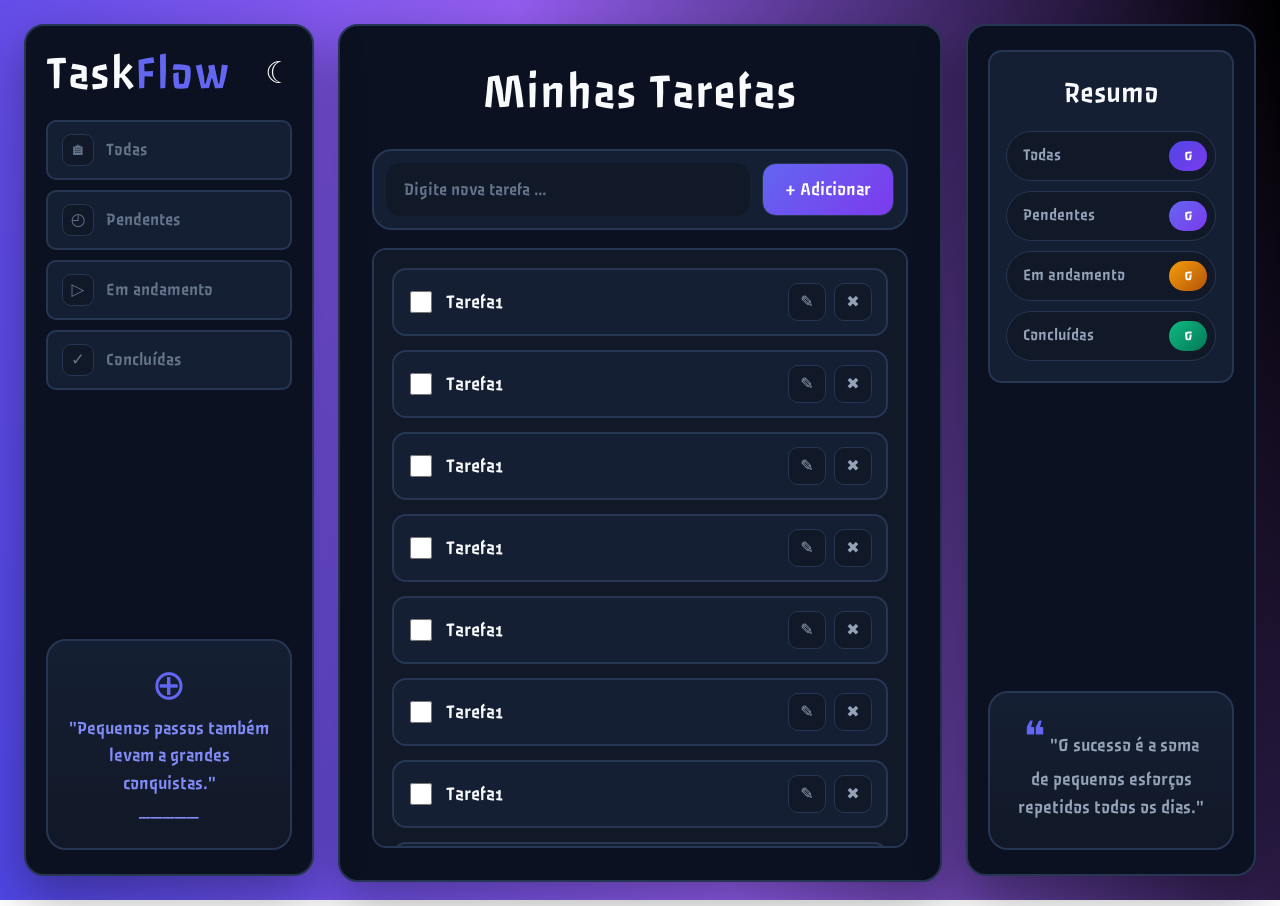
==== index.html @ 1d36fb7e "Dia 1 - CSS quase finalizado" ====
<!DOCTYPE html>
<html lang="en">

<head>
    <meta charset="UTF-8">
    <meta name="viewport" content="width=device-width, initial-scale=1.0">
    <link rel="stylesheet" href="style.css">
    <link rel="preconnect" href="https://fonts.googleapis.com">
    <link rel="preconnect" href="https://fonts.gstatic.com" crossorigin>
    <link href="https://fonts.googleapis.com/css2?family=Passero+One&display=swap" rel="stylesheet">
    <title>TaskFlow</title>
</head>

<body>
    <aside class="left">
        <div class="hero">
            <h1>Task<span id="flow">Flow</span></h1>            
            <div class="indicador"><p>☾</p></div>            
        </div>

        <nav>
            <button><span class="bIcone">🏠︎</span> Todas</button>
            <button><span class="bIcone">◴</span> Pendentes</button>
            <button><span class="bIcone">▷</span> Em andamento</button>
            <button><span class="bIcone">✓</span> Concluídas</button>
        </nav>
        <div class="box1">
            <p>
                <span class="icone">⊕</span><br>
                "Pequenos passos também levam a grandes
                conquistas."<br>
                _____
            </p>
        </div>
    </aside>

    <main>
        <h1>Minhas Tarefas</h1>
        <div class="adicionar">
            <input type="text" placeholder="Digite nova tarefa ..." />
            <button>+ Adicionar</button>
        </div>
        <div class="tarefas">
            <div class="tarefa" id="tarefa1">
                <input type="checkbox" />
                <label>Tarefa1</label>
                <div class="botoes">
                    <button class="editar">✎</button>
                    <button class="excluir">✖</button>
                </div>
            </div>
            <div class="tarefa" id="tarefa1">
                <input type="checkbox" />
                <label>Tarefa1</label>
                <div class="botoes">
                    <button class="editar">✎</button>
                    <button class="excluir">✖</button>
                </div>
            </div>
            <div class="tarefa" id="tarefa1">
                <input type="checkbox" />
                <label>Tarefa1</label>
                <div class="botoes">
                    <button class="editar">✎</button>
                    <button class="excluir">✖</button>
                </div>
            </div>
            <div class="tarefa" id="tarefa1">
                <input type="checkbox" />
                <label>Tarefa1</label>
                <div class="botoes">
                    <button class="editar">✎</button>
                    <button class="excluir">✖</button>
                </div>
            </div>
            <div class="tarefa" id="tarefa1">
                <input type="checkbox" />
                <label>Tarefa1</label>
                <div class="botoes">
                    <button class="editar">✎</button>
                    <button class="excluir">✖</button>
                </div>
            </div>
            <div class="tarefa" id="tarefa1">
                <input type="checkbox" />
                <label>Tarefa1</label>
                <div class="botoes">
                    <button class="editar">✎</button>
                    <button class="excluir">✖</button>
                </div>
            </div>
            <div class="tarefa" id="tarefa1">
                <input type="checkbox" />
                <label>Tarefa1</label>
                <div class="botoes">
                    <button class="editar">✎</button>
                    <button class="excluir">✖</button>
                </div>
            </div>
            <div class="tarefa" id="tarefa1">
                <input type="checkbox" />
                <label>Tarefa1</label>
                <div class="botoes">
                    <button class="editar">✎</button>
                    <button class="excluir">✖</button>
                </div>
            </div>
            <div class="tarefa" id="tarefa1">
                <input type="checkbox" />
                <label>Tarefa1</label>
                <div class="botoes">
                    <button class="editar">✎</button>
                    <button class="excluir">✖</button>
                </div>
            </div>
            <div class="tarefa" id="tarefa1">
                <input type="checkbox" />
                <label>Tarefa1</label>
                <div class="botoes">
                    <button class="editar">✎</button>
                    <button class="excluir">✖</button>
                </div>
            </div>
            <div class="tarefa" id="tarefa1">
                <input type="checkbox" />
                <label>Tarefa1</label>
                <div class="botoes">
                    <button class="editar">✎</button>
                    <button class="excluir">✖</button>
                </div>
            </div>
        </div>
    </main>
    <aside class="right">
        <div class="resumo">
            <h2>Resumo</h2>
            <ul>
                <li>Todas <span id="rTodas"> 0 </span></li>
                <li>Pendentes <span id="rPendentes"> 0 </span></li>
                <li>Em andamento <span id="rEmAndamento"> 0 </span></li>
                <li>Concluídas <span id="rConcluidas"> 0 </span></li>
            </ul>
        </div>
        <div class="box2">
            <p>
                <span class="icone">❝</span>
                "O sucesso é a soma de pequenos esforços
                repetidos todos os dias."
            </p>
        </div>
    </aside>
</body>
<script src="script.js"></script>

</html>
---- style.css ----
:root {
    --bg-primary: #0B1120;
    --bg-secondary: #111827;
    --bg-card: #151F33;
    --bg-card-hover: #1C2942;
    --border: #263653;
    --text-primary: #F8FAFC;
    --text-secondary: #94A3B8;
    --text-muted: #64748B;
    --primary: #4F46E5;
    --primary-light: #6366F1;
    --accent: #7C3AED;
    --primary-hover: #818CF8;
    --pending: #6366F1;
    --progress: #F59E0B;
    --success: #10B981;
    --danger: #EF4444;
    --radius-lg: 20px;
    --radius-md: 14px;
    --radius-sm: 10px;
    --shadow: 0 20px 50px rgba(0, 0, 0, 0.35);
}
.light-theme {
    --bg-primary: #F8FAFC;
    --bg-secondary: #F1F5F9;
    --bg-card: #FFFFFF;
    --bg-card-hover: #F8FAFF;
    --border: #E2E8F0;
    --text-primary: #0F172A;
    --text-secondary: #64748B;
    --text-muted: #94A3B8;
}
* {
    margin: 0;
    padding: 0;
    box-sizing: border-box;
    font-family: "Passero One", system-ui, sans-serif;
}
html {
    -webkit-text-size-adjust: 100%;
}
body {
    min-height: 100vh;
    display: grid;
    grid-template-columns: 290px minmax(0, 1fr) 290px;
    gap: 24px;
    padding: 24px;
    background: linear-gradient(76deg, rgba(79, 70, 229, 1) 0%, rgba(124, 58, 237, 0.82) 49%, rgba(0, 0, 0, 1) 100%);
    background-attachment: fixed;
    color: var(--text-primary);
    line-height: 1.4;
}
::selection {
    background: var(--primary);
    color: #fff;
}
.left,
main,
.right {
    background-color: var(--bg-primary);
    border: 2px solid var(--border);
    border-radius: var(--radius-lg);
    box-shadow: var(--shadow);
    min-width: 0;
}
.left {
    padding: 24px 20px;
    display: flex;
    flex-direction: column;
    gap: 22px;
    position: sticky;
    top: 24px;
    height: calc(100vh - 48px);
}
.left .hero {
    display: flex;
    align-items: center;
    justify-content: space-between;
    gap: 12px;
}
.left .hero h1 {
    font-size: clamp(2rem, 2.5vw + 1rem, 3.1rem);
    letter-spacing: 0.02em;
    font-weight: 400;
    line-height: 1;
}
.left #flow {
    color: var(--primary-light);
}

.left .indicador{
    font-size: 30px;
    cursor: pointer;
}
.left nav {
    display: flex;
    flex-direction: column;
    gap: 10px;
}
.left nav button {
    width: 100%;
    min-height: 52px;
    text-align: left;
    padding: 12px 14px;
    display: flex;
    align-items: center;
    gap: 12px;
    background: var(--bg-card);
    color: var(--text-muted);
    border: 2px solid var(--border);
    border-radius: var(--radius-sm);
    cursor: pointer;
    font-size: 1.13rem;
    line-height: 1;
    transition: background-color 0.2s ease, color 0.2s ease, border-color 0.2s ease, transform 0.15s ease;
}
.left nav button .bIcone {
    width: 32px;
    height: 32px;
    flex-shrink: 0;
    display: inline-flex;
    align-items: center;
    justify-content: center;
    border-radius: 9px;
    background: var(--bg-secondary);
    border: 1px solid var(--border);
    font-size: 1.05rem;
    transition: background-color 0.2s ease;
}
.left nav button:hover {
    background-color: var(--bg-card-hover);
    color: var(--primary-hover);
    border-color: var(--primary);
    transform: translateY(-1px);
}
.left nav button:active {
    background: var(--accent);
    color: #fff;
    transform: translateY(0);
}
.left nav button:focus-visible {
    outline: 2px solid var(--primary-hover);
    outline-offset: 2px;
}
.left .box1 {
    margin-top: auto;
    font-size: 1.2rem;
    line-height: 1.45;
    text-align: center;
    padding: 26px 20px 22px;
    color: var(--primary-hover);
    border: 2px solid var(--border);
    border-radius: var(--radius-lg);
    background: linear-gradient(180deg, var(--bg-card) 0%, var(--bg-secondary) 100%);
}
.left .box1 p {
    text-wrap: balance;
}
.icone {
    font-size: 2.6rem;
    line-height: 1;
    display: inline-block;
    margin-bottom: 6px;
    color: var(--primary-light);
}
main {
    display: flex;
    flex-direction: column;
    align-items: stretch;
    padding: clamp(20px, 2.5vw, 32px);
    min-height: calc(100vh - 48px);
    overflow: hidden;
}
main h1 {
    font-size: clamp(2rem, 4vw, 3.1rem);
    font-weight: 400;
    text-align: center;
    margin-bottom: 22px;
    letter-spacing: 0.02em;
}
main .adicionar {
    width: 100%;
    display: flex;
    gap: 12px;
    align-items: center;
    background-color: var(--bg-card);
    border: 2px solid var(--border);
    border-radius: var(--radius-lg);
    padding: 12px;
}
main .adicionar input {
    flex: 1;
    min-width: 0;
    background: var(--bg-secondary);
    border: 2px solid transparent;
    border-radius: var(--radius-md);
    padding: 14px 16px;
    color: var(--text-primary);
    font-size: 1.13rem;
    transition: border-color 0.2s ease, background-color 0.2s ease;
}
main .adicionar input::placeholder {
    color: var(--text-muted);
}
main .adicionar input:focus {
    outline: none;
    border-color: var(--primary-light);
    background-color: var(--bg-card-hover);
}
main .adicionar button {
    flex-shrink: 0;
    background: linear-gradient(135deg, var(--primary-light) 0%, var(--accent) 100%);
    border: 1px solid var(--border);
    border-radius: var(--radius-md);
    color: #fff;
    font-size: 1.2rem;
    padding: 14px 22px;
    cursor: pointer;
    white-space: nowrap;
    transition: filter 0.2s ease, transform 0.15s ease;
}
main .adicionar button:hover {
    filter: brightness(1.12);
    transform: translateY(-1px);
}
main .adicionar button:active {
    transform: translateY(0);
    filter: brightness(0.95);
}
main .tarefas {
    width: 100%;
    flex: 1;
    display: flex;
    flex-direction: column;
    gap: 14px;
    border: 2px solid var(--border);
    background: var(--bg-secondary);
    margin-top: 18px;
    padding: 18px;
    border-radius: var(--radius-md);
    overflow-y: auto;
    overflow-x: hidden;
    min-height: 240px;
    scrollbar-width: thin;
    scrollbar-color: var(--primary) transparent;
    max-height: 600px;
}
main .tarefas::-webkit-scrollbar {
    width: 8px;
}
main .tarefas::-webkit-scrollbar-thumb {
    background: var(--primary);
    border-radius: 999px;
}
main .tarefas::-webkit-scrollbar-track {
    background: transparent;
}
main .tarefas .tarefa {
    display: flex;
    align-items: center;
    gap: 14px;
    background: var(--bg-card);
    border: 2px solid var(--border);
    border-radius: var(--radius-md);
    padding: 14px 14px 14px 16px;
    min-height: 68px;
    transition: border-color 0.2s ease, background-color 0.2s ease, transform 0.15s ease;
}
main .tarefas .tarefa:hover {
    background: var(--bg-card-hover);
    border-color: var(--primary);
}
main .tarefas .tarefa input[type="checkbox"] {
    accent-color: var(--accent);
    height: 22px;
    width: 22px;
    flex-shrink: 0;
    cursor: pointer;
}
main .tarefas .tarefa label {
    flex: 1;
    min-width: 0;
    font-size: 1.25rem;
    color: var(--text-primary);
    overflow: hidden;
    text-overflow: ellipsis;
    white-space: nowrap;
}
main .tarefas .tarefa input:checked ~ label {
    text-decoration: line-through;
    text-decoration-thickness: 2px;
    text-decoration-color: var(--success);
    color: var(--text-muted);
}
main .tarefas .tarefa .botoes {
    display: flex;
    gap: 8px;
    flex-shrink: 0;
    position: static;
}
main .tarefas .tarefa .botoes button {
    width: 38px;
    height: 38px;
    display: inline-flex;
    align-items: center;
    justify-content: center;
    border-radius: 10px;
    border: 1px solid var(--border);
    background: var(--bg-secondary);
    color: var(--text-secondary);
    font-size: 1rem;
    cursor: pointer;
    transition: background-color 0.2s ease, color 0.2s ease, transform 0.15s ease;
}
main .tarefas .tarefa .botoes button:hover {
    transform: translateY(-1px);
}
main .tarefas .tarefa .botoes .editar:hover {
    background: var(--progress);
    border-color: var(--progress);
    color: #0B1120;
}
main .tarefas .tarefa .botoes .excluir:hover {
    background: var(--danger);
    border-color: var(--danger);
    color: #fff;
}
.right {
    padding: 24px 20px;
    display: flex;
    flex-direction: column;
    gap: 20px;
    position: sticky;
    top: 24px;
    height: calc(100vh - 48px);
}
.right .resumo {
    background: var(--bg-card);
    border: 2px solid var(--border);
    border-radius: var(--radius-md);
    padding: 20px 16px;
}
.right .resumo h2 {
    font-size: 1.9rem;
    font-weight: 400;
    text-align: center;
    margin-bottom: 16px;
}
.right .resumo ul {
    list-style: none;
    display: flex;
    flex-direction: column;
    gap: 10px;
}
.right .resumo ul li {
    display: flex;
    align-items: center;
    justify-content: space-between;
    gap: 10px;
    background: var(--bg-secondary);
    border: 1px solid var(--border);
    border-radius: 999px;
    padding: 9px 8px 9px 16px;
    font-size: 1.08rem;
    color: var(--text-secondary);
    transition: border-color 0.2s ease, transform 0.15s ease;
}
.right .resumo ul li:hover {
    border-color: var(--primary-light);
    transform: translateX(2px);
}
.right .resumo ul li span {
    min-width: 38px;
    height: 30px;
    display: inline-flex;
    align-items: center;
    justify-content: center;
    padding: 0 12px;
    border-radius: 999px;
    background: linear-gradient(135deg, var(--primary) 0%, var(--accent) 100%);
    color: #fff;
    font-size: 1.05rem;
}
.right .resumo ul li:nth-child(2) span {
    background: linear-gradient(135deg, var(--pending) 0%, var(--accent) 100%);
}
.right .resumo ul li:nth-child(3) span {
    background: linear-gradient(135deg, var(--progress) 0%, #B45309 100%);
}
.right .resumo ul li:nth-child(4) span {
    background: linear-gradient(135deg, var(--success) 0%, #047857 100%);
}
.right .box2 {
    margin-top: auto;
    text-align: center;
    font-size: 1.2rem;
    line-height: 1.45;
    color: var(--text-secondary);
    border: 2px solid var(--border);
    border-radius: var(--radius-lg);
    background: linear-gradient(180deg, var(--bg-card) 0%, var(--bg-secondary) 100%);
    padding: 26px 20px;
}
.right .box2 p {
    text-wrap: balance;
}
@media (max-width: 1100px) {
    body {
        grid-template-columns: 1fr;
        gap: 18px;
        padding: 18px;
    }
    .left,
    .right,
    main {
        position: static;
        height: auto;
        min-height: 0;
    }
    .left .hero {
        justify-content: space-between;
    }
    .left nav {
        display: grid;
        grid-template-columns: repeat(4, 1fr);
    }
    .left nav button {
        justify-content: center;
        text-align: center;
        gap: 8px;
        font-size: 1.05rem;
    }
    .left .box1 {
        margin-top: 4px;
    }
    main {
        min-height: 62vh;
    }
    main .tarefas {
        max-height: 520px;
    }
    .right .resumo ul {
        display: grid;
        grid-template-columns: repeat(2, 1fr);
    }
    .right .box2 {
        margin-top: 0;
    }
}
@media (max-width: 720px) {
    body {
        gap: 14px;
        padding: 14px;
    }
    .left,
    main,
    .right {
        border-radius: 18px;
    }
    .left {
        padding: 18px 14px;
        gap: 16px;
    }
    .left .hero h1 {
        font-size: 2.2rem;
    }
    .left .hero .trilho {
        height: 34px;
        width: 64px;
    }
    .left .hero .trilho .indicador {
        height: 22px;
        width: 22px;
    }
    .left .hero .trilho.light .indicador {
        left: calc(100% - 29px);
    }
    .left nav {
        grid-template-columns: repeat(2, 1fr);
    }
    .left nav button {
        min-height: 48px;
        font-size: 1rem;
        justify-content: flex-start;
    }
    .left .box1 {
        font-size: 1.08rem;
        padding: 20px 14px;
    }
    main {
        padding: 18px 14px;
    }
    main h1 {
        font-size: 2rem;
        margin-bottom: 16px;
    }
    main .adicionar {
        flex-direction: column;
        align-items: stretch;
    }
    main .adicionar input {
        width: 100%;
        text-align: center;
    }
    main .adicionar button {
        width: 100%;
    }
    main .tarefas {
        padding: 12px;
        gap: 10px;
    }
    main .tarefas .tarefa {
        flex-wrap: wrap;
        padding: 12px;
    }
    main .tarefas .tarefa label {
        flex: 1 1 40%;
        font-size: 1.12rem;
        white-space: normal;
        overflow-wrap: anywhere;
    }
    .right {
        padding: 18px 14px;
    }
    .right .resumo ul {
        grid-template-columns: 1fr;
    }
    .right .box2 {
        font-size: 1.08rem;
        padding: 20px 14px;
    }
    .icone {
        font-size: 2rem;
    }
}
@media (prefers-reduced-motion: reduce) {
    * {
        transition: none !important;
    }
}
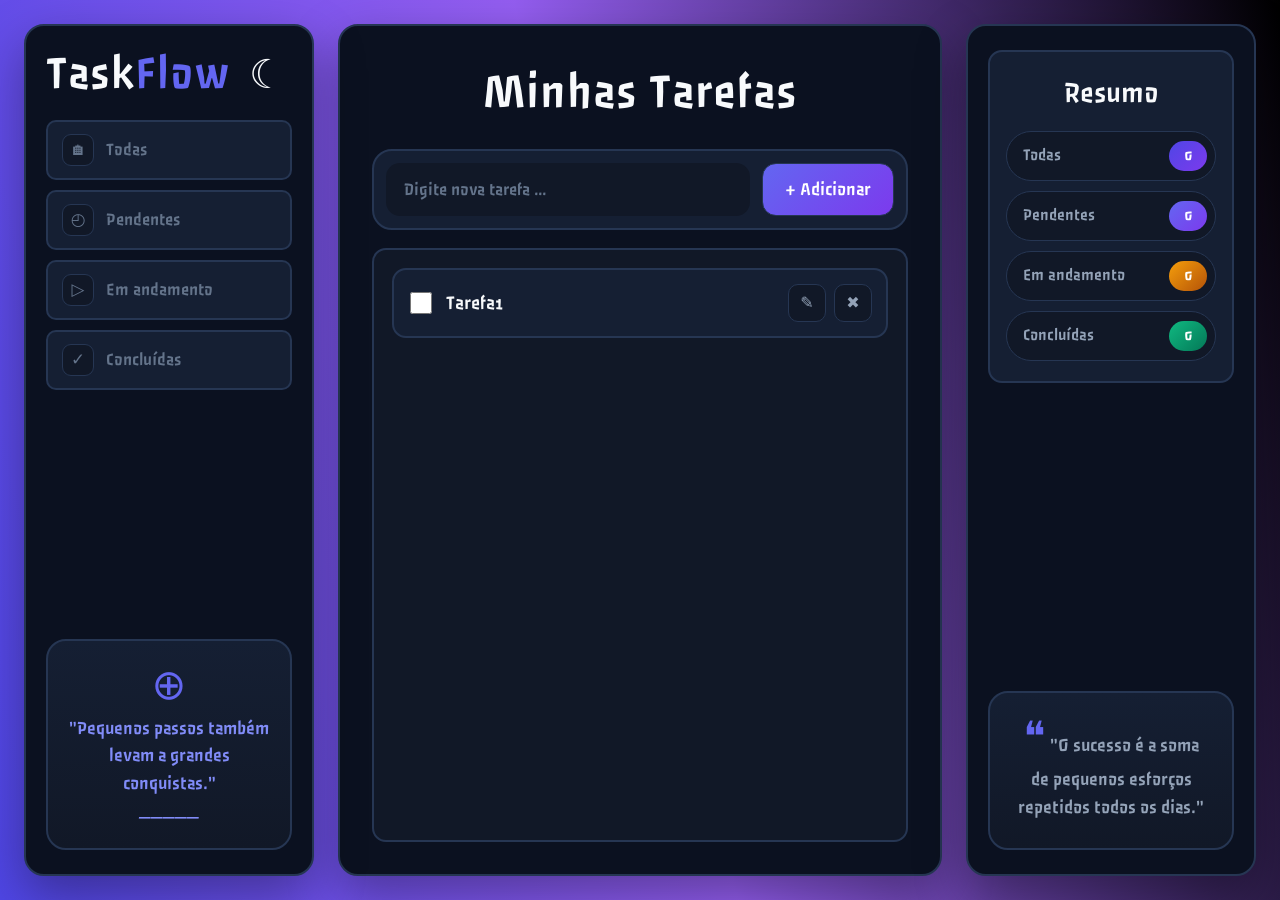
==== commit e2965769: "funcoes de add tarefas e renderizar tarefas adicionadas" ====
--- a/index.html
+++ b/index.html
@@ -15,7 +15,10 @@
     <aside class="left">
         <div class="hero">
             <h1>Task<span id="flow">Flow</span></h1>            
-            <div class="indicador"><p>☾</p></div>            
+            <div class="indicador">
+                <span class="lua">☾</span>
+                <span class="sol">☀︎</span>
+            </div>            
         </div>
 
         <nav>
@@ -37,8 +40,8 @@
     <main>
         <h1>Minhas Tarefas</h1>
         <div class="adicionar">
-            <input type="text" placeholder="Digite nova tarefa ..." />
-            <button>+ Adicionar</button>
+            <input type="text" placeholder="Digite nova tarefa ..." id="inputAdicionar" />
+            <button id="botaoAdicionar">+ Adicionar</button>
         </div>
         <div class="tarefas">
             <div class="tarefa" id="tarefa1">
@@ -48,87 +51,7 @@
                     <button class="editar">✎</button>
                     <button class="excluir">✖</button>
                 </div>
-            </div>
-            <div class="tarefa" id="tarefa1">
-                <input type="checkbox" />
-                <label>Tarefa1</label>
-                <div class="botoes">
-                    <button class="editar">✎</button>
-                    <button class="excluir">✖</button>
-                </div>
-            </div>
-            <div class="tarefa" id="tarefa1">
-                <input type="checkbox" />
-                <label>Tarefa1</label>
-                <div class="botoes">
-                    <button class="editar">✎</button>
-                    <button class="excluir">✖</button>
-                </div>
-            </div>
-            <div class="tarefa" id="tarefa1">
-                <input type="checkbox" />
-                <label>Tarefa1</label>
-                <div class="botoes">
-                    <button class="editar">✎</button>
-                    <button class="excluir">✖</button>
-                </div>
-            </div>
-            <div class="tarefa" id="tarefa1">
-                <input type="checkbox" />
-                <label>Tarefa1</label>
-                <div class="botoes">
-                    <button class="editar">✎</button>
-                    <button class="excluir">✖</button>
-                </div>
-            </div>
-            <div class="tarefa" id="tarefa1">
-                <input type="checkbox" />
-                <label>Tarefa1</label>
-                <div class="botoes">
-                    <button class="editar">✎</button>
-                    <button class="excluir">✖</button>
-                </div>
-            </div>
-            <div class="tarefa" id="tarefa1">
-                <input type="checkbox" />
-                <label>Tarefa1</label>
-                <div class="botoes">
-                    <button class="editar">✎</button>
-                    <button class="excluir">✖</button>
-                </div>
-            </div>
-            <div class="tarefa" id="tarefa1">
-                <input type="checkbox" />
-                <label>Tarefa1</label>
-                <div class="botoes">
-                    <button class="editar">✎</button>
-                    <button class="excluir">✖</button>
-                </div>
-            </div>
-            <div class="tarefa" id="tarefa1">
-                <input type="checkbox" />
-                <label>Tarefa1</label>
-                <div class="botoes">
-                    <button class="editar">✎</button>
-                    <button class="excluir">✖</button>
-                </div>
-            </div>
-            <div class="tarefa" id="tarefa1">
-                <input type="checkbox" />
-                <label>Tarefa1</label>
-                <div class="botoes">
-                    <button class="editar">✎</button>
-                    <button class="excluir">✖</button>
-                </div>
-            </div>
-            <div class="tarefa" id="tarefa1">
-                <input type="checkbox" />
-                <label>Tarefa1</label>
-                <div class="botoes">
-                    <button class="editar">✎</button>
-                    <button class="excluir">✖</button>
-                </div>
-            </div>
+            </div>    
         </div>
     </main>
     <aside class="right">
@@ -150,6 +73,7 @@
         </div>
     </aside>
 </body>
-<script src="script.js"></script>
+<script src="./js/lightDark.js"></script>
+<script src="./js/task.js"></script>
 
 </html>
--- a/style.css
+++ b/style.css
@@ -88,9 +88,48 @@
     color: var(--primary-light);
 }
 
-.left .indicador{
-    font-size: 30px;
+.indicador {
+    font-size: 40px;
+    position: relative;
+    right: 10px;
+    top: 2px;
+    width: 30px;
+    height: 30px;
     cursor: pointer;
+}
+
+.indicador .lua,
+.indicador .sol {
+    position: absolute;
+    inset: 0;
+
+    display: flex;
+    align-items: center;
+    justify-content: center;
+
+    transition:
+        opacity 0.3s ease,
+        transform 0.3s ease;
+}
+
+.indicador .lua {
+    opacity: 1;
+    transform: rotate(0deg) scale(1);
+}
+
+.indicador .sol {
+    opacity: 0;
+    transform: rotate(-90deg) scale(0.5);
+}
+
+.light-theme .indicador .lua {
+    opacity: 0;
+    transform: rotate(90deg) scale(0.5);
+}
+
+.light-theme .indicador .sol {
+    opacity: 1;
+    transform: rotate(0deg) scale(1);
 }
 .left nav {
     display: flex;
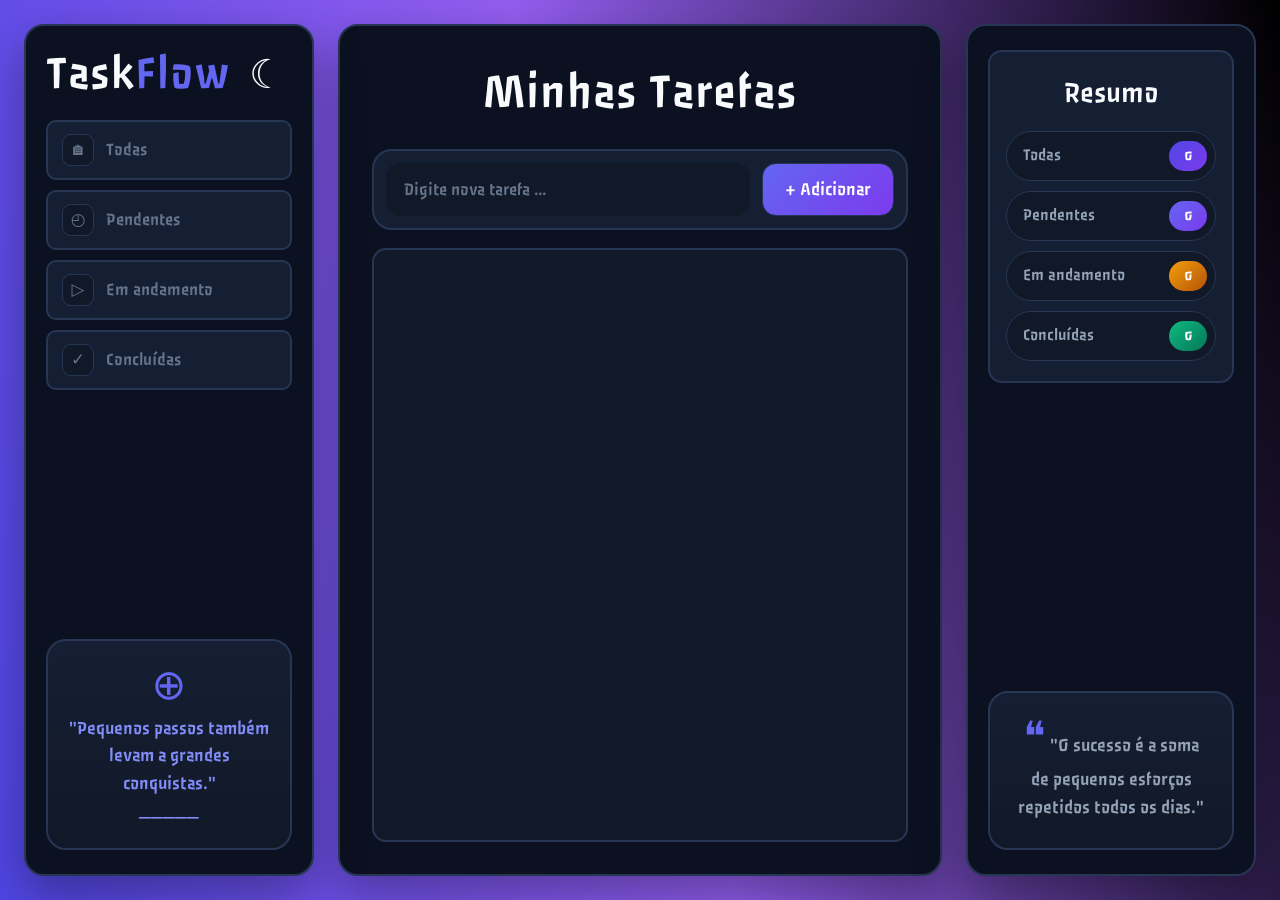
==== commit eb381080: "excluir e editar tarefas adicionados" ====
--- a/index.html
+++ b/index.html
@@ -44,14 +44,7 @@
             <button id="botaoAdicionar">+ Adicionar</button>
         </div>
         <div class="tarefas">
-            <div class="tarefa" id="tarefa1">
-                <input type="checkbox" />
-                <label>Tarefa1</label>
-                <div class="botoes">
-                    <button class="editar">✎</button>
-                    <button class="excluir">✖</button>
-                </div>
-            </div>    
+            <!-- Área onde ficam as tarefas criadas -->    
         </div>
     </main>
     <aside class="right">
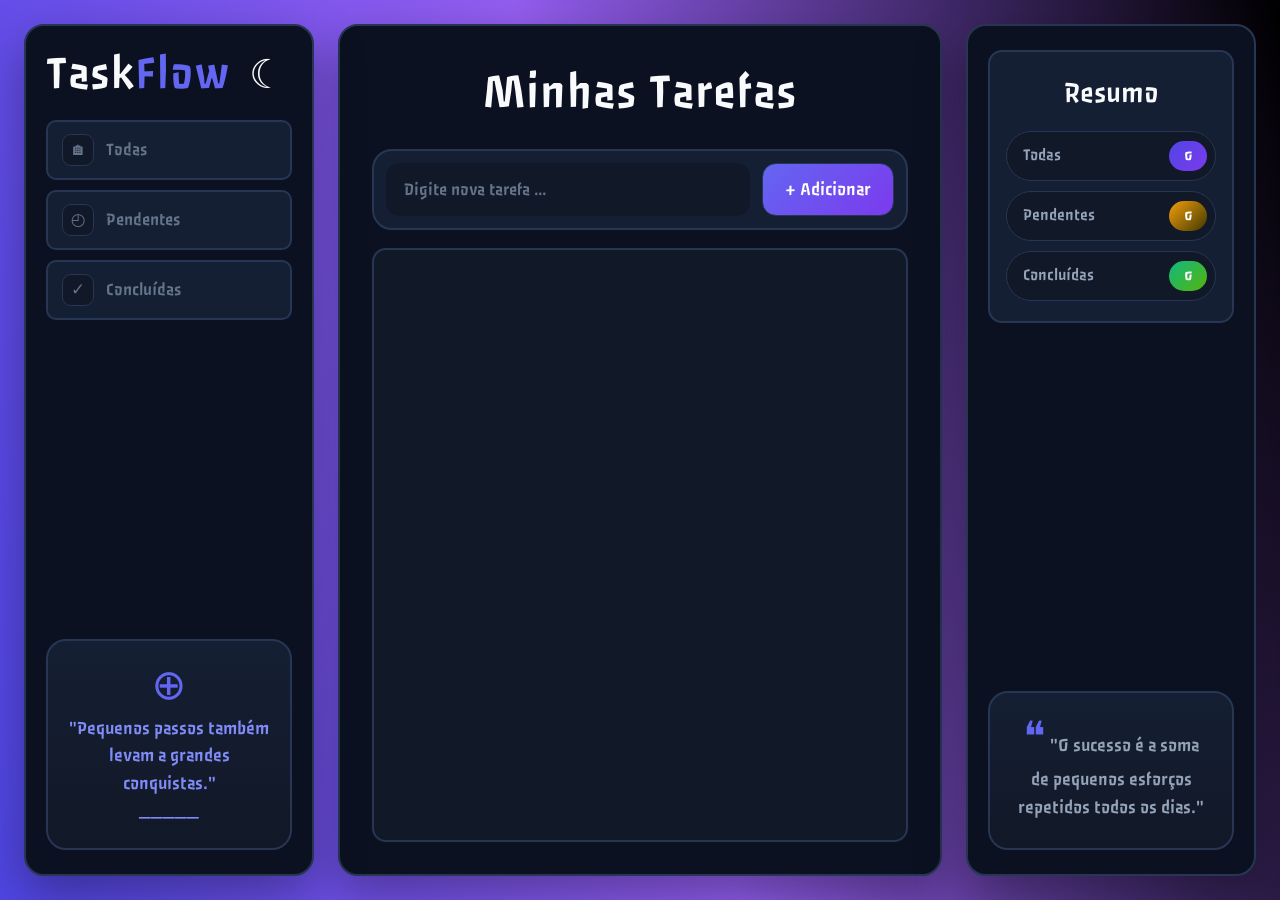
==== commit eb48a67d: "organizando arquivos js e removendo em andamento do html e css" ====
--- a/index.html
+++ b/index.html
@@ -24,7 +24,6 @@
         <nav>
             <button><span class="bIcone">🏠︎</span> Todas</button>
             <button><span class="bIcone">◴</span> Pendentes</button>
-            <button><span class="bIcone">▷</span> Em andamento</button>
             <button><span class="bIcone">✓</span> Concluídas</button>
         </nav>
         <div class="box1">
@@ -53,7 +52,6 @@
             <ul>
                 <li>Todas <span id="rTodas"> 0 </span></li>
                 <li>Pendentes <span id="rPendentes"> 0 </span></li>
-                <li>Em andamento <span id="rEmAndamento"> 0 </span></li>
                 <li>Concluídas <span id="rConcluidas"> 0 </span></li>
             </ul>
         </div>
@@ -67,6 +65,6 @@
     </aside>
 </body>
 <script src="./js/lightDark.js"></script>
-<script src="./js/task.js"></script>
+<script type="module" src="./js/app.js"></script>
 
 </html>
--- a/style.css
+++ b/style.css
@@ -421,14 +421,12 @@
     font-size: 1.05rem;
 }
 .right .resumo ul li:nth-child(2) span {
-    background: linear-gradient(135deg, var(--pending) 0%, var(--accent) 100%);
+    background: linear-gradient(135deg, var(--progress) 0%, #3f3902 100%);
 }
 .right .resumo ul li:nth-child(3) span {
-    background: linear-gradient(135deg, var(--progress) 0%, #B45309 100%);
-}
-.right .resumo ul li:nth-child(4) span {
-    background: linear-gradient(135deg, var(--success) 0%, #047857 100%);
-}
+    background: linear-gradient(135deg, var(--success) 0%, #56b409 100%);
+}
+
 .right .box2 {
     margin-top: auto;
     text-align: center;
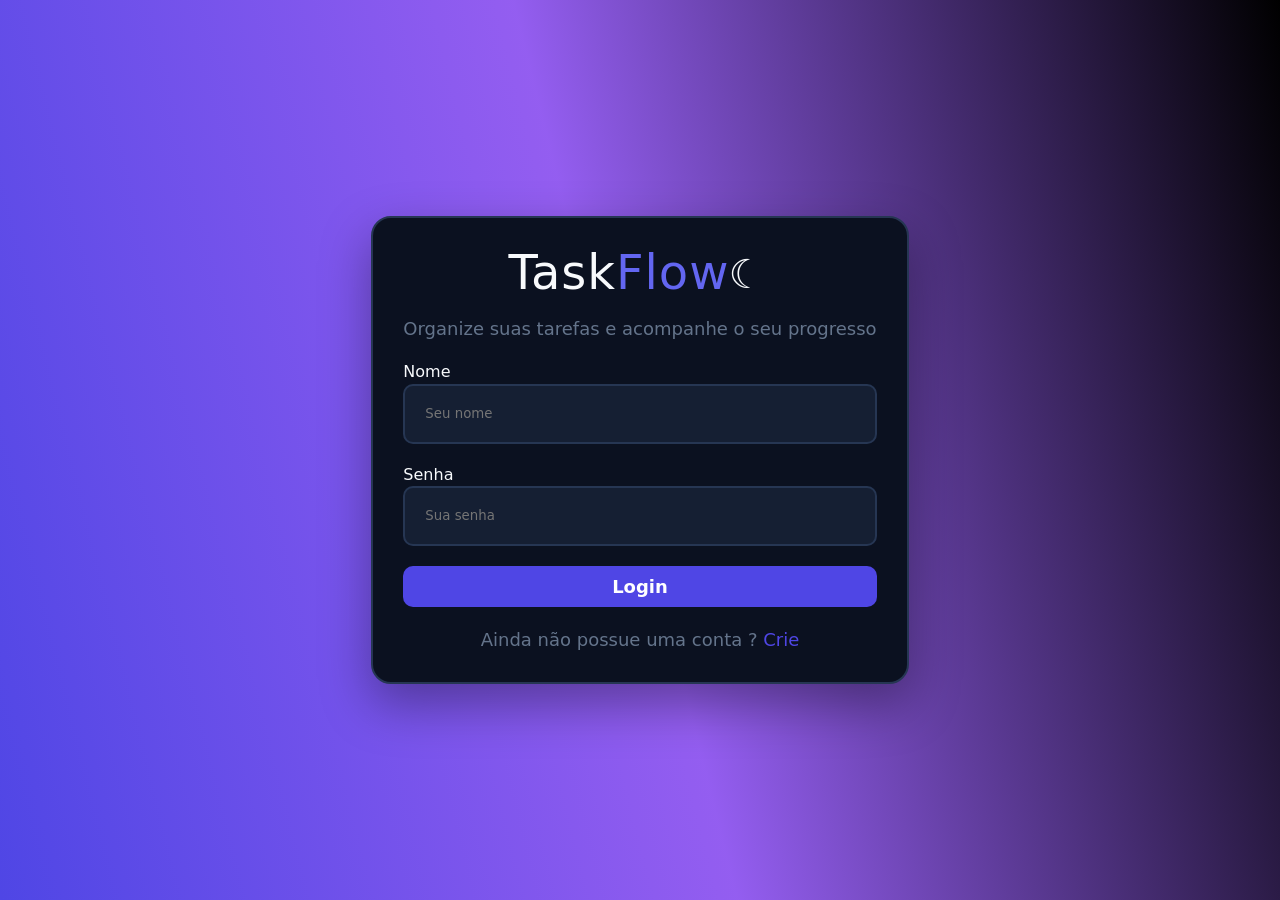
==== commit 7fb9eb23: "autenticação de login finalizada" ====
--- a/index.html
+++ b/index.html
@@ -4,7 +4,7 @@
 <head>
     <meta charset="UTF-8">
     <meta name="viewport" content="width=device-width, initial-scale=1.0">
-    <link rel="stylesheet" href="style.css">
+    <link rel="stylesheet" href="./css/style.css">
     <link rel="preconnect" href="https://fonts.googleapis.com">
     <link rel="preconnect" href="https://fonts.gstatic.com" crossorigin>
     <link href="https://fonts.googleapis.com/css2?family=Passero+One&display=swap" rel="stylesheet">
@@ -22,9 +22,9 @@
         </div>
 
         <nav>
-            <button><span class="bIcone">🏠︎</span> Todas</button>
-            <button><span class="bIcone">◴</span> Pendentes</button>
-            <button><span class="bIcone">✓</span> Concluídas</button>
+            <button id="bTodas"><span class="bIcone">🏠︎</span> Todas</button>
+            <button id="bPendentes"><span class="bIcone">◴</span> Pendentes</button>
+            <button id="bConcluidas"><span class="bIcone">✓</span> Concluídas</button>
         </nav>
         <div class="box1">
             <p>
@@ -61,10 +61,11 @@
                 "O sucesso é a soma de pequenos esforços
                 repetidos todos os dias."
             </p>
+            <button class="sair">Sair</button>
         </div>
     </aside>
 </body>
 <script src="./js/lightDark.js"></script>
 <script type="module" src="./js/app.js"></script>
-
+<script type="module" src="./js/auth.js"></script>
 </html>
--- a/css/style.css
+++ b/css/style.css
@@ -0,0 +1,577 @@
+:root {
+    --bg-primary: #0B1120;
+    --bg-secondary: #111827;
+    --bg-card: #151F33;
+    --bg-card-hover: #1C2942;
+    --border: #263653;
+    --text-primary: #F8FAFC;
+    --text-secondary: #94A3B8;
+    --text-muted: #64748B;
+    --primary: #4F46E5;
+    --primary-light: #6366F1;
+    --accent: #7C3AED;
+    --primary-hover: #818CF8;
+    --pending: #6366F1;
+    --progress: #F59E0B;
+    --success: #10B981;
+    --danger: #EF4444;
+    --radius-lg: 20px;
+    --radius-md: 14px;
+    --radius-sm: 10px;
+    --shadow: 0 20px 50px rgba(0, 0, 0, 0.35);
+}
+.light-theme {
+    --bg-primary: #F8FAFC;
+    --bg-secondary: #F1F5F9;
+    --bg-card: #FFFFFF;
+    --bg-card-hover: #F8FAFF;
+    --border: #E2E8F0;
+    --text-primary: #0F172A;
+    --text-secondary: #64748B;
+    --text-muted: #94A3B8;
+}
+* {
+    margin: 0;
+    padding: 0;
+    box-sizing: border-box;
+    font-family: "Passero One", system-ui, sans-serif;
+}
+html {
+    -webkit-text-size-adjust: 100%;
+}
+body {
+    min-height: 100vh;
+    display: grid;
+    grid-template-columns: 290px minmax(0, 1fr) 290px;
+    gap: 24px;
+    padding: 24px;
+    background: linear-gradient(76deg, rgba(79, 70, 229, 1) 0%, rgba(124, 58, 237, 0.82) 49%, rgba(0, 0, 0, 1) 100%);
+    background-attachment: fixed;
+    color: var(--text-primary);
+    line-height: 1.4;
+}
+::selection {
+    background: var(--primary);
+    color: #fff;
+}
+.left,
+main,
+.right {
+    background-color: var(--bg-primary);
+    border: 2px solid var(--border);
+    border-radius: var(--radius-lg);
+    box-shadow: var(--shadow);
+    min-width: 0;
+}
+.left {
+    padding: 24px 20px;
+    display: flex;
+    flex-direction: column;
+    gap: 22px;
+    position: sticky;
+    top: 24px;
+    height: calc(100vh - 48px);
+}
+.left .hero {
+    display: flex;
+    align-items: center;
+    justify-content: space-between;
+    gap: 12px;
+}
+.left .hero h1 {
+    font-size: clamp(2rem, 2.5vw + 1rem, 3.1rem);
+    letter-spacing: 0.02em;
+    font-weight: 400;
+    line-height: 1;
+}
+.left #flow {
+    color: var(--primary-light);
+}
+
+.indicador {
+    font-size: 40px;
+    position: relative;
+    right: 10px;
+    top: 2px;
+    width: 30px;
+    height: 30px;
+    cursor: pointer;
+}
+
+.indicador .lua,
+.indicador .sol {
+    position: absolute;
+    inset: 0;
+
+    display: flex;
+    align-items: center;
+    justify-content: center;
+
+    transition:
+        opacity 0.3s ease,
+        transform 0.3s ease;
+}
+
+.indicador .lua {
+    opacity: 1;
+    transform: rotate(0deg) scale(1);
+}
+
+.indicador .sol {
+    opacity: 0;
+    transform: rotate(-90deg) scale(0.5);
+}
+
+.light-theme .indicador .lua {
+    opacity: 0;
+    transform: rotate(90deg) scale(0.5);
+}
+
+.light-theme .indicador .sol {
+    opacity: 1;
+    transform: rotate(0deg) scale(1);
+}
+.left nav {
+    display: flex;
+    flex-direction: column;
+    gap: 10px;
+}
+.left nav button {
+    width: 100%;
+    min-height: 52px;
+    text-align: left;
+    padding: 12px 14px;
+    display: flex;
+    align-items: center;
+    gap: 12px;
+    background: var(--bg-card);
+    color: var(--text-muted);
+    border: 2px solid var(--border);
+    border-radius: var(--radius-sm);
+    cursor: pointer;
+    font-size: 1.13rem;
+    line-height: 1;
+    transition: background-color 0.2s ease, color 0.2s ease, border-color 0.2s ease, transform 0.15s ease;
+}
+.left nav button .bIcone {
+    width: 32px;
+    height: 32px;
+    flex-shrink: 0;
+    display: inline-flex;
+    align-items: center;
+    justify-content: center;
+    border-radius: 9px;
+    background: var(--bg-secondary);
+    border: 1px solid var(--border);
+    font-size: 1.05rem;
+    transition: background-color 0.2s ease;
+}
+.left nav button:hover {
+    background-color: var(--bg-card-hover);
+    color: var(--primary-hover);
+    border-color: var(--primary);
+    transform: translateY(-1px);
+}
+.left nav button:active {
+    background: var(--accent);
+    color: #fff;
+    transform: translateY(0);
+}
+.left nav button:focus-visible {
+    outline: 2px solid var(--primary-hover);
+    outline-offset: 2px;
+}
+.left .box1 {
+    margin-top: auto;
+    font-size: 1.2rem;
+    line-height: 1.45;
+    text-align: center;
+    padding: 26px 20px 22px;
+    color: var(--primary-hover);
+    border: 2px solid var(--border);
+    border-radius: var(--radius-lg);
+    background: linear-gradient(180deg, var(--bg-card) 0%, var(--bg-secondary) 100%);
+}
+.left .box1 p {
+    text-wrap: balance;
+}
+.icone {
+    font-size: 2.6rem;
+    line-height: 1;
+    display: inline-block;
+    margin-bottom: 6px;
+    color: var(--primary-light);
+}
+main {
+    display: flex;
+    flex-direction: column;
+    align-items: stretch;
+    padding: clamp(20px, 2.5vw, 32px);
+    min-height: calc(100vh - 48px);
+    overflow: hidden;
+}
+main h1 {
+    font-size: clamp(2rem, 4vw, 3.1rem);
+    font-weight: 400;
+    text-align: center;
+    margin-bottom: 22px;
+    letter-spacing: 0.02em;
+}
+main .adicionar {
+    width: 100%;
+    display: flex;
+    gap: 12px;
+    align-items: center;
+    background-color: var(--bg-card);
+    border: 2px solid var(--border);
+    border-radius: var(--radius-lg);
+    padding: 12px;
+}
+main .adicionar input {
+    flex: 1;
+    min-width: 0;
+    background: var(--bg-secondary);
+    border: 2px solid transparent;
+    border-radius: var(--radius-md);
+    padding: 14px 16px;
+    color: var(--text-primary);
+    font-size: 1.13rem;
+    transition: border-color 0.2s ease, background-color 0.2s ease;
+}
+main .adicionar input::placeholder {
+    color: var(--text-muted);
+}
+main .adicionar input:focus {
+    outline: none;
+    border-color: var(--primary-light);
+    background-color: var(--bg-card-hover);
+}
+main .adicionar button {
+    flex-shrink: 0;
+    background: linear-gradient(135deg, var(--primary-light) 0%, var(--accent) 100%);
+    border: 1px solid var(--border);
+    border-radius: var(--radius-md);
+    color: #fff;
+    font-size: 1.2rem;
+    padding: 14px 22px;
+    cursor: pointer;
+    white-space: nowrap;
+    transition: filter 0.2s ease, transform 0.15s ease;
+}
+main .adicionar button:hover {
+    filter: brightness(1.12);
+    transform: translateY(-1px);
+}
+main .adicionar button:active {
+    transform: translateY(0);
+    filter: brightness(0.95);
+}
+main .tarefas {
+    width: 100%;
+    flex: 1;
+    display: flex;
+    flex-direction: column;
+    gap: 14px;
+    border: 2px solid var(--border);
+    background: var(--bg-secondary);
+    margin-top: 18px;
+    padding: 18px;
+    border-radius: var(--radius-md);
+    overflow-y: auto;
+    overflow-x: hidden;
+    min-height: 240px;
+    scrollbar-width: thin;
+    scrollbar-color: var(--primary) transparent;
+    max-height: 600px;
+}
+main .tarefas::-webkit-scrollbar {
+    width: 8px;
+}
+main .tarefas::-webkit-scrollbar-thumb {
+    background: var(--primary);
+    border-radius: 999px;
+}
+main .tarefas::-webkit-scrollbar-track {
+    background: transparent;
+}
+main .tarefas .tarefa {
+    display: flex;
+    align-items: center;
+    gap: 14px;
+    background: var(--bg-card);
+    border: 2px solid var(--border);
+    border-radius: var(--radius-md);
+    padding: 14px 14px 14px 16px;
+    min-height: 68px;
+    transition: border-color 0.2s ease, background-color 0.2s ease, transform 0.15s ease;
+}
+main .tarefas .tarefa:hover {
+    background: var(--bg-card-hover);
+    border-color: var(--primary);
+}
+main .tarefas .tarefa input[type="checkbox"] {
+    accent-color: var(--accent);
+    height: 22px;
+    width: 22px;
+    flex-shrink: 0;
+    cursor: pointer;
+}
+main .tarefas .tarefa label {
+    flex: 1;
+    min-width: 0;
+    font-size: 1.25rem;
+    color: var(--text-primary);
+    overflow: hidden;
+    text-overflow: ellipsis;
+    white-space: nowrap;
+}
+main .tarefas .tarefa input:checked ~ label {
+    text-decoration: line-through;
+    text-decoration-thickness: 2px;
+    text-decoration-color: var(--success);
+    color: var(--text-muted);
+}
+main .tarefas .tarefa .botoes {
+    display: flex;
+    gap: 8px;
+    flex-shrink: 0;
+    position: static;
+}
+main .tarefas .tarefa .botoes button {
+    width: 38px;
+    height: 38px;
+    display: inline-flex;
+    align-items: center;
+    justify-content: center;
+    border-radius: 10px;
+    border: 1px solid var(--border);
+    background: var(--bg-secondary);
+    color: var(--text-secondary);
+    font-size: 1rem;
+    cursor: pointer;
+    transition: background-color 0.2s ease, color 0.2s ease, transform 0.15s ease;
+}
+main .tarefas .tarefa .botoes button:hover {
+    transform: translateY(-1px);
+}
+main .tarefas .tarefa .botoes .editar:hover {
+    background: var(--progress);
+    border-color: var(--progress);
+    color: #0B1120;
+}
+main .tarefas .tarefa .botoes .excluir:hover {
+    background: var(--danger);
+    border-color: var(--danger);
+    color: #fff;
+}
+.right {
+    padding: 24px 20px;
+    display: flex;
+    flex-direction: column;
+    gap: 20px;
+    position: sticky;
+    top: 24px;
+    height: calc(100vh - 48px);
+}
+.right .resumo {
+    background: var(--bg-card);
+    border: 2px solid var(--border);
+    border-radius: var(--radius-md);
+    padding: 20px 16px;
+}
+.right .resumo h2 {
+    font-size: 1.9rem;
+    font-weight: 400;
+    text-align: center;
+    margin-bottom: 16px;
+}
+.right .resumo ul {
+    list-style: none;
+    display: flex;
+    flex-direction: column;
+    gap: 10px;
+}
+.right .resumo ul li {
+    display: flex;
+    align-items: center;
+    justify-content: space-between;
+    gap: 10px;
+    background: var(--bg-secondary);
+    border: 1px solid var(--border);
+    border-radius: 999px;
+    padding: 9px 8px 9px 16px;
+    font-size: 1.08rem;
+    color: var(--text-secondary);
+    transition: border-color 0.2s ease, transform 0.15s ease;
+}
+.right .resumo ul li:hover {
+    border-color: var(--primary-light);
+    transform: translateX(2px);
+}
+.right .resumo ul li span {
+    min-width: 38px;
+    height: 30px;
+    display: inline-flex;
+    align-items: center;
+    justify-content: center;
+    padding: 0 12px;
+    border-radius: 999px;
+    background: linear-gradient(135deg, var(--primary) 0%, var(--accent) 100%);
+    color: #fff;
+    font-size: 1.05rem;
+}
+.right .resumo ul li:nth-child(2) span {
+    background: linear-gradient(135deg, var(--progress) 0%, #3f3902 100%);
+}
+.right .resumo ul li:nth-child(3) span {
+    background: linear-gradient(135deg, var(--success) 0%, #56b409 100%);
+}
+
+.right .box2 {
+    margin-top: auto;
+    text-align: center;
+    font-size: 1.2rem;
+    line-height: 1.45;
+    color: var(--text-secondary);
+    border: 2px solid var(--border);
+    border-radius: var(--radius-lg);
+    background: linear-gradient(180deg, var(--bg-card) 0%, var(--bg-secondary) 100%);
+    padding: 26px 20px;
+}
+.right .box2 p {
+    text-wrap: balance;
+}
+@media (max-width: 1100px) {
+    body {
+        grid-template-columns: 1fr;
+        gap: 18px;
+        padding: 18px;
+    }
+    .left,
+    .right,
+    main {
+        position: static;
+        height: auto;
+        min-height: 0;
+    }
+    .left .hero {
+        justify-content: space-between;
+    }
+    .left nav {
+        display: grid;
+        grid-template-columns: repeat(4, 1fr);
+    }
+    .left nav button {
+        justify-content: center;
+        text-align: center;
+        gap: 8px;
+        font-size: 1.05rem;
+    }
+    .left .box1 {
+        margin-top: 4px;
+    }
+    main {
+        min-height: 62vh;
+    }
+    main .tarefas {
+        max-height: 520px;
+    }
+    .right .resumo ul {
+        display: grid;
+        grid-template-columns: repeat(2, 1fr);
+    }
+    .right .box2 {
+        margin-top: 0;
+    }
+}
+@media (max-width: 720px) {
+    body {
+        gap: 14px;
+        padding: 14px;
+    }
+    .left,
+    main,
+    .right {
+        border-radius: 18px;
+    }
+    .left {
+        padding: 18px 14px;
+        gap: 16px;
+    }
+    .left .hero h1 {
+        font-size: 2.2rem;
+    }
+    .left .hero .trilho {
+        height: 34px;
+        width: 64px;
+    }
+    .left .hero .trilho .indicador {
+        height: 22px;
+        width: 22px;
+    }
+    .left .hero .trilho.light .indicador {
+        left: calc(100% - 29px);
+    }
+    .left nav {
+        grid-template-columns: repeat(2, 1fr);
+    }
+    .left nav button {
+        min-height: 48px;
+        font-size: 1rem;
+        justify-content: flex-start;
+    }
+    .left .box1 {
+        font-size: 1.08rem;
+        padding: 20px 14px;
+    }
+    main {
+        padding: 18px 14px;
+    }
+    main h1 {
+        font-size: 2rem;
+        margin-bottom: 16px;
+    }
+    main .adicionar {
+        flex-direction: column;
+        align-items: stretch;
+    }
+    main .adicionar input {
+        width: 100%;
+        text-align: center;
+    }
+    main .adicionar button {
+        width: 100%;
+    }
+    main .tarefas {
+        padding: 12px;
+        gap: 10px;
+    }
+    main .tarefas .tarefa {
+        flex-wrap: wrap;
+        padding: 12px;
+    }
+    main .tarefas .tarefa label {
+        flex: 1 1 40%;
+        font-size: 1.12rem;
+        white-space: normal;
+        overflow-wrap: anywhere;
+    }
+    .right {
+        padding: 18px 14px;
+    }
+    .right .resumo ul {
+        grid-template-columns: 1fr;
+    }
+    .right .box2 {
+        font-size: 1.08rem;
+        padding: 20px 14px;
+    }
+    .icone {
+        font-size: 2rem;
+    }
+}
+@media (prefers-reduced-motion: reduce) {
+    * {
+        transition: none !important;
+    }
+}
